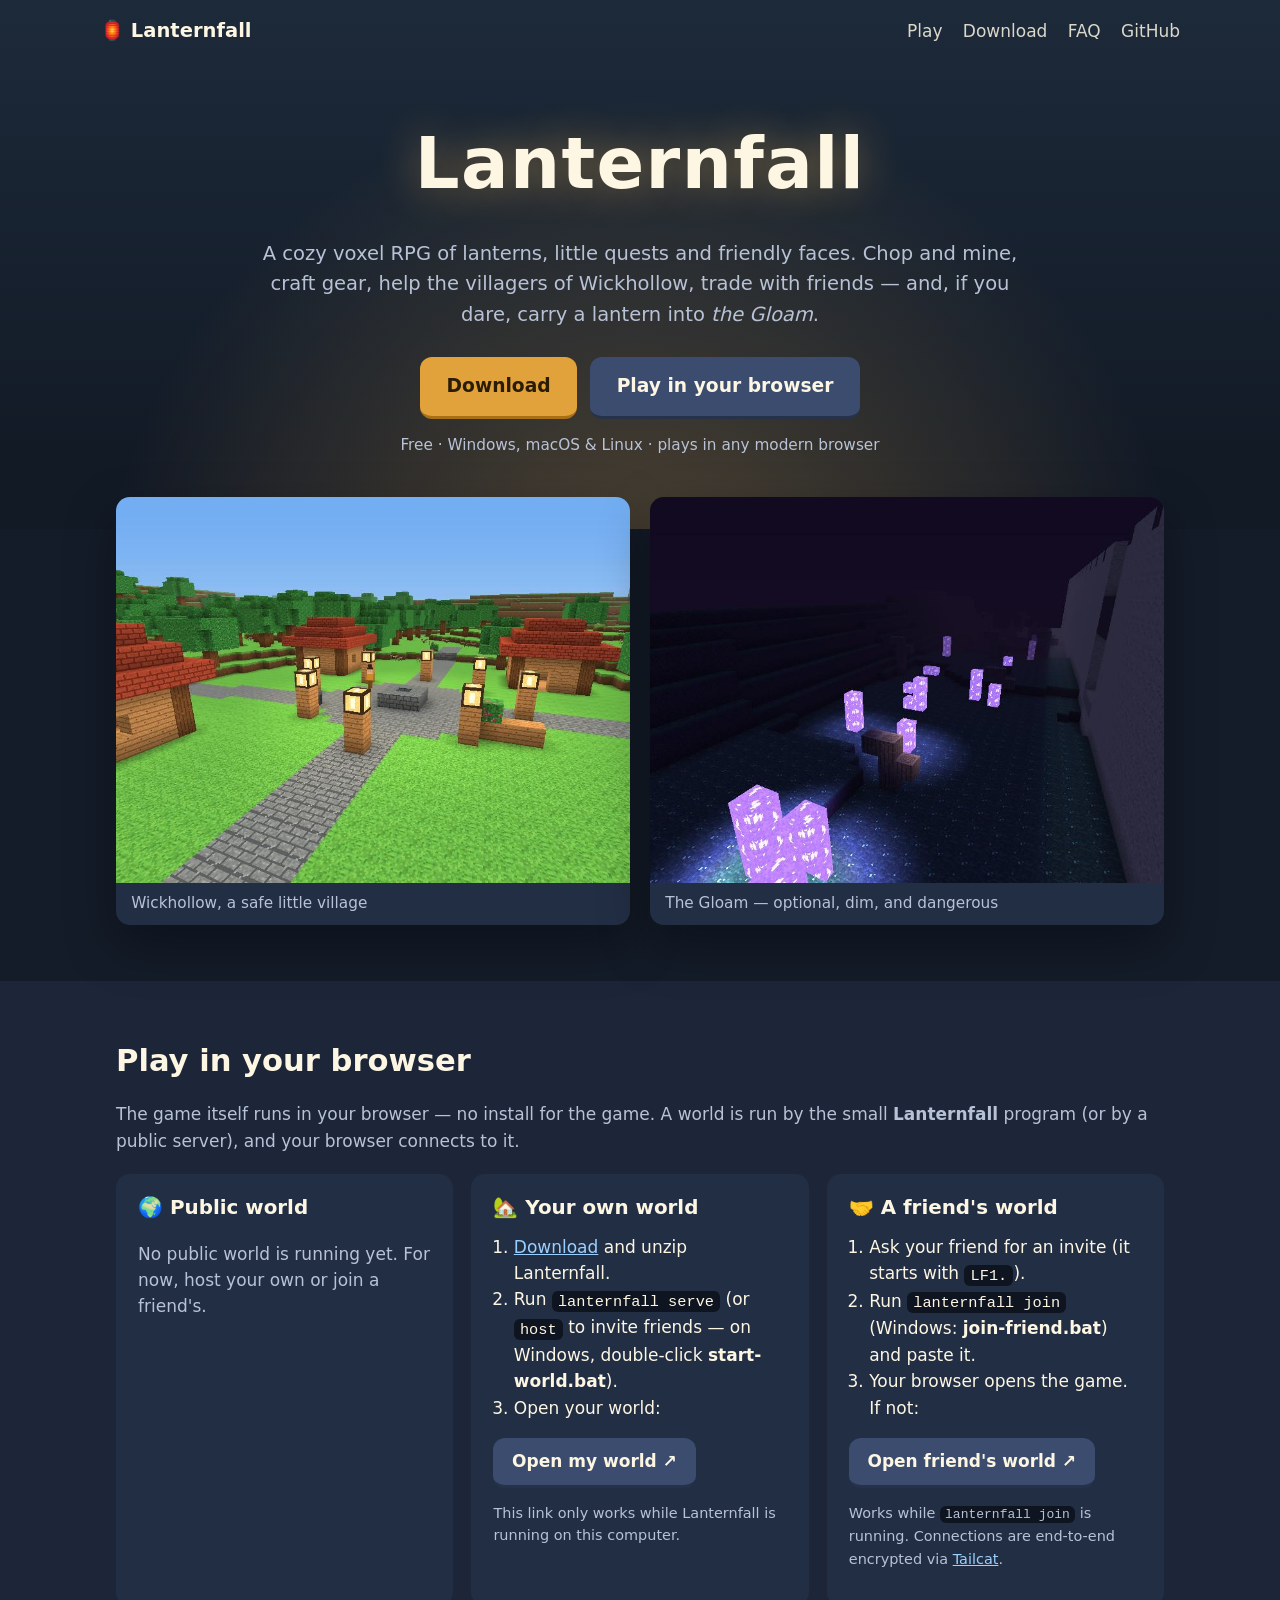
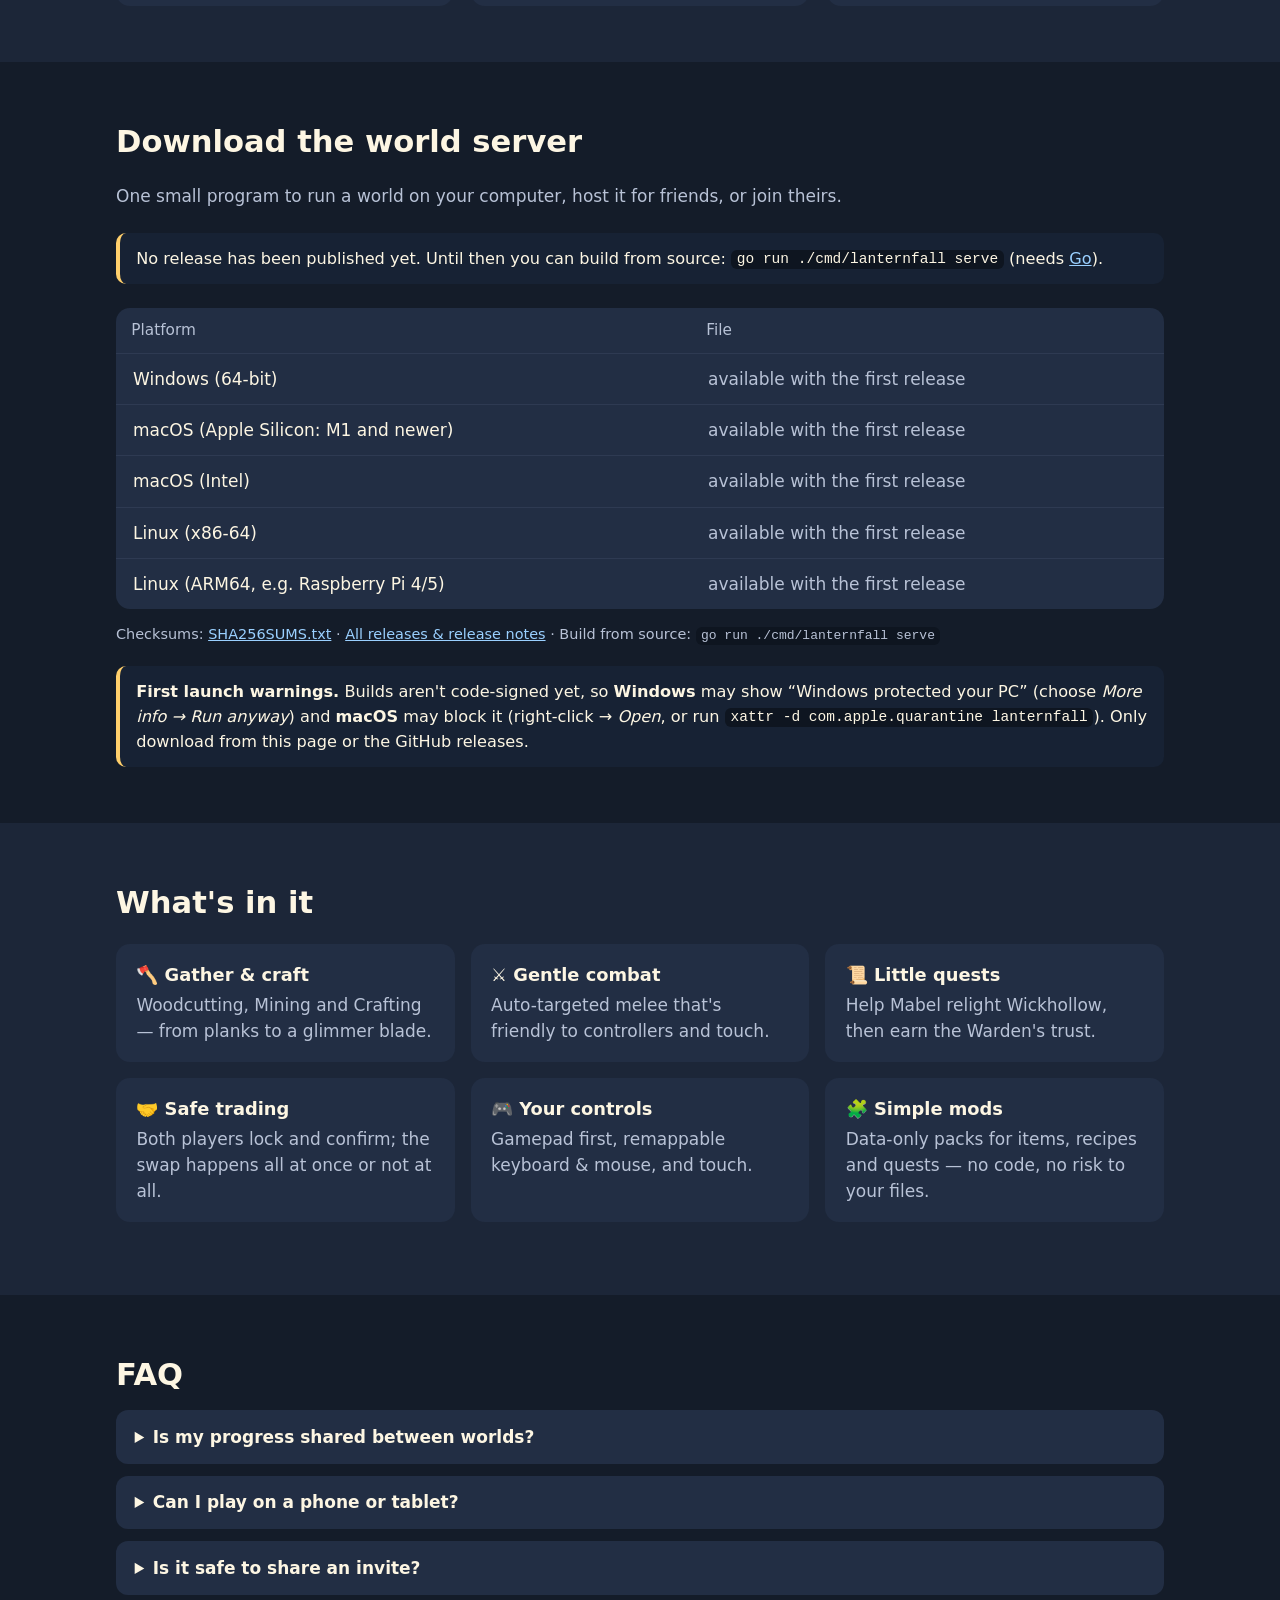
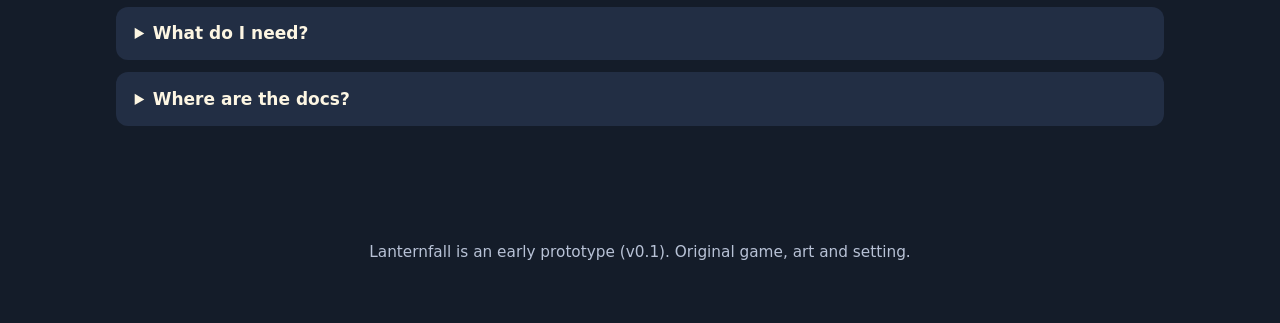
==== site/index.html @ f5244295 "Add player website, release builds, and CI - site/: GitHub Pages landing page with OS-aware download" ====
<!doctype html>
<html lang="en">
<head>
<meta charset="utf-8">
<meta name="viewport" content="width=device-width, initial-scale=1">
<title>Lanternfall — a cozy voxel RPG</title>
<meta name="description" content="Lanternfall is a small, cozy multiplayer voxel RPG. Download the world server, host a world for friends, and play in your browser.">
<meta property="og:title" content="Lanternfall">
<meta property="og:description" content="A cozy voxel RPG of lanterns, little quests and friendly faces. Host a world, invite friends, play in your browser.">
<meta property="og:image" content="img/village.jpg">
<meta name="theme-color" content="#141c29">
<link rel="icon" href="data:image/svg+xml,<svg xmlns='http://www.w3.org/2000/svg' viewBox='0 0 100 100'><text y='.9em' font-size='90'>🏮</text></svg>">
<link rel="stylesheet" href="style.css">
</head>
<body>
<a class="skip" href="#download">Skip to download</a>

<header class="hero">
  <nav class="top" aria-label="Site">
    <span class="brand"><span aria-hidden="true">🏮</span> Lanternfall</span>
    <span class="navlinks">
      <a href="#play">Play</a>
      <a href="#download">Download</a>
      <a href="#faq">FAQ</a>
      <a id="ghlink" href="https://github.com/garrettcorn/miscape">GitHub</a>
    </span>
  </nav>
  <div class="herobody">
    <h1>Lanternfall</h1>
    <p class="tag">A cozy voxel RPG of lanterns, little quests and friendly faces.
      Chop and mine, craft gear, help the villagers of Wickhollow, trade with friends —
      and, if you dare, carry a lantern into <em>the Gloam</em>.</p>
    <div class="cta">
      <a class="btn primary big" id="dl-main" href="#download">Download</a>
      <a class="btn big" id="play-main" href="#play">Play in your browser</a>
    </div>
    <p class="meta" id="version-line">Free · Windows, macOS &amp; Linux · plays in any modern browser</p>
  </div>
</header>

<main>
  <section class="shots" aria-label="Screenshots">
    <figure><img src="img/village.jpg" alt="The lantern-lit plaza of Wickhollow with Mabel the Lamplighter and a stone well" loading="lazy" width="800" height="600"><figcaption>Wickhollow, a safe little village</figcaption></figure>
    <figure><img src="img/gloam.jpg" alt="The dim Gloam, lit by glowing violet crystals and twisted deadwood" loading="lazy" width="800" height="600"><figcaption>The Gloam — optional, dim, and dangerous</figcaption></figure>
  </section>

  <section id="play" class="band">
    <h2>Play in your browser</h2>
    <p class="lead">The game itself runs in your browser — no install for the game. A world is run by the small <b>Lanternfall</b> program (or by a public server), and your browser connects to it.</p>
    <div class="cards">
      <article class="card" id="public-card">
        <h3>🌍 Public world</h3>
        <div id="public-world"><p class="muted">No public world is running yet. For now, host your own or join a friend's.</p></div>
      </article>
      <article class="card">
        <h3>🏡 Your own world</h3>
        <ol>
          <li><a href="#download">Download</a> and unzip Lanternfall.</li>
          <li>Run <code>lanternfall serve</code> (or <code>host</code> to invite friends — on Windows, double-click <b>start-world.bat</b>).</li>
          <li>Open your world:</li>
        </ol>
        <a class="btn" href="http://127.0.0.1:8080/" target="_blank" rel="noopener">Open my world ↗</a>
        <p class="muted small">This link only works while Lanternfall is running on this computer.</p>
      </article>
      <article class="card">
        <h3>🤝 A friend's world</h3>
        <ol>
          <li>Ask your friend for an invite (it starts with <code>LF1.</code>).</li>
          <li>Run <code>lanternfall join</code> (Windows: <b>join-friend.bat</b>) and paste it.</li>
          <li>Your browser opens the game. If not:</li>
        </ol>
        <a class="btn" href="http://127.0.0.1:8090/" target="_blank" rel="noopener">Open friend's world ↗</a>
        <p class="muted small">Works while <code>lanternfall join</code> is running. Connections are end-to-end encrypted via <a href="https://github.com/tailscale/tailcat">Tailcat</a>.</p>
      </article>
    </div>
  </section>

  <section id="download">
    <h2>Download the world server</h2>
    <p class="lead">One small program to run a world on your computer, host it for friends, or join theirs. <span id="dl-version"></span></p>
    <div class="recommended" id="recommended"></div>
    <table class="dl" aria-label="All downloads">
      <thead><tr><th>Platform</th><th>File</th></tr></thead>
      <tbody id="dl-table"></tbody>
    </table>
    <p class="muted small">Checksums: <a id="sums" href="#">SHA256SUMS.txt</a> · <a id="all-releases" href="#">All releases &amp; release notes</a> · Build from source: <code>go run ./cmd/lanternfall serve</code></p>
    <div class="note">
      <b>First launch warnings.</b> Builds aren't code-signed yet, so
      <b>Windows</b> may show “Windows protected your PC” (choose <i>More info → Run anyway</i>) and
      <b>macOS</b> may block it (right-click → <i>Open</i>, or run <code>xattr -d com.apple.quarantine lanternfall</code>).
      Only download from this page or the GitHub releases.
    </div>
  </section>

  <section class="band features">
    <h2>What's in it</h2>
    <ul class="grid">
      <li><b>🪓 Gather &amp; craft</b> Woodcutting, Mining and Crafting — from planks to a glimmer blade.</li>
      <li><b>⚔ Gentle combat</b> Auto-targeted melee that's friendly to controllers and touch.</li>
      <li><b>📜 Little quests</b> Help Mabel relight Wickhollow, then earn the Warden's trust.</li>
      <li><b>🤝 Safe trading</b> Both players lock and confirm; the swap happens all at once or not at all.</li>
      <li><b>🎮 Your controls</b> Gamepad first, remappable keyboard &amp; mouse, and touch.</li>
      <li><b>🧩 Simple mods</b> Data-only packs for items, recipes and quests — no code, no risk to your files.</li>
    </ul>
  </section>

  <section id="faq">
    <h2>FAQ</h2>
    <details><summary>Is my progress shared between worlds?</summary>
      <p>No. Each world keeps its own characters, saved by whoever runs it. Progress in a friend's world (or a modded world) never moves to a public world.</p></details>
    <details><summary>Can I play on a phone or tablet?</summary>
      <p>Yes, the game has touch controls — but a phone can't run the Lanternfall program, so phones can play on a public world (once one is running). Joining a friend's private world currently needs a computer.</p></details>
    <details><summary>Is it safe to share an invite?</summary>
      <p>Share invites only privately (direct messages), like a house key. The host can make single-use, expiring invites and revoke them any time.</p></details>
    <details><summary>What do I need?</summary>
      <p>Windows 10+, macOS 12+, or Linux, and a browser with WebGL2 (current Chrome, Edge, Firefox or Safari). Graphics settings scale down for older machines.</p></details>
    <details><summary>Where are the docs?</summary>
      <p><a class="doclink" data-path="docs/HOSTING.md" href="#">Hosting guide</a> · <a class="doclink" data-path="docs/MODS.md" href="#">Mods</a> · <a class="doclink" data-path="README.md" href="#">README</a></p></details>
  </section>
</main>

<footer>
  <p>Lanternfall is an early prototype (v0.1). Original game, art and setting.</p>
</footer>

<script src="config.js"></script>
<script src="app.js"></script>
</body>
</html>
---- site/style.css ----
:root {
  --bg: #141c29; --bg2: #1c2638; --card: #222e44; --ink: #fdf6e3; --muted: #b8c2d6;
  --accent: #ffcf6b; --accent-ink: #2b1d05; --link: #9ad0ff; --focus: #ffe27a; --radius: 14px;
}
* { box-sizing: border-box; }
html { scroll-behavior: smooth; }
@media (prefers-reduced-motion: reduce) { html { scroll-behavior: auto; } }
body { margin: 0; background: var(--bg); color: var(--ink); font: 17px/1.55 "Trebuchet MS", "Segoe UI", system-ui, sans-serif; }
a { color: var(--link); }
:focus-visible { outline: 3px solid var(--focus); outline-offset: 3px; border-radius: 6px; }
code { background: #0e1520; padding: .1em .4em; border-radius: 6px; font-size: .9em; }
.skip { position: absolute; left: -999px; } .skip:focus { left: 12px; top: 12px; background: var(--accent); color: var(--accent-ink); padding: .4em .8em; border-radius: 8px; z-index: 9; }
.muted { color: var(--muted); } .small { font-size: .85em; }

.hero { background: radial-gradient(ellipse at 50% 120%, rgba(255, 190, 90, .28), transparent 60%), linear-gradient(#1d2a3a, #121a26 85%); padding: 0 16px 56px; }
.top { max-width: 1080px; margin: 0 auto; display: flex; justify-content: space-between; align-items: center; padding: 16px 0; gap: 1em; flex-wrap: wrap; }
.brand { font-weight: bold; font-size: 1.15em; }
.navlinks { display: flex; gap: 1.2em; flex-wrap: wrap; }
.navlinks a { color: var(--ink); text-decoration: none; opacity: .85; }
.navlinks a:hover { opacity: 1; text-decoration: underline; }
.herobody { max-width: 760px; margin: 48px auto 0; text-align: center; }
.hero h1 { font-size: clamp(2.6rem, 8vw, 4.4rem); margin: 0; letter-spacing: .02em; text-shadow: 0 0 40px rgba(255, 190, 90, .45); }
.tag { font-size: 1.15em; color: var(--muted); }
.cta { display: flex; gap: .8em; justify-content: center; flex-wrap: wrap; margin: 1.6em 0 .8em; }
.meta { color: var(--muted); font-size: .9em; }

.btn { display: inline-block; background: #3b4c6e; color: var(--ink); text-decoration: none; border-radius: 12px; padding: .6em 1.1em; border-bottom: 3px solid #26324a; font-weight: bold; }
.btn:hover { background: #4a5e88; }
.btn.primary { background: #e2a23b; color: var(--accent-ink); border-bottom-color: #a86f15; }
.btn.primary:hover { background: #f0b552; }
.btn.big { font-size: 1.1em; padding: .8em 1.4em; }

main > section { max-width: 1080px; margin: 0 auto; padding: 56px 16px; }
main > section.band { max-width: none; background: var(--bg2); }
main > section.band > * { max-width: 1048px; margin-left: auto; margin-right: auto; }
h2 { font-size: 1.8em; margin: 0 0 .4em; }
.lead { color: var(--muted); max-width: 46em; }

.shots { display: grid; grid-template-columns: repeat(auto-fit, minmax(280px, 1fr)); gap: 20px; margin-top: -32px !important; padding-top: 0 !important; }
.shots figure { margin: 0; background: var(--card); border-radius: var(--radius); overflow: hidden; box-shadow: 0 20px 50px rgba(0, 0, 0, .35); }
.shots img { display: block; width: 100%; height: auto; aspect-ratio: 4 / 3; object-fit: cover; }
.shots figcaption { padding: .6em 1em; color: var(--muted); font-size: .9em; }

.cards { display: grid; grid-template-columns: repeat(auto-fit, minmax(260px, 1fr)); gap: 18px; margin-top: 1.2em; }
.card { background: var(--card); border-radius: var(--radius); padding: 1.1em 1.3em 1.3em; }
.card h3 { margin: 0 0 .5em; }
.card ol { padding-left: 1.2em; margin: 0 0 1em; }

.recommended { margin: 1.4em 0; }
.dl { width: 100%; border-collapse: collapse; background: var(--card); border-radius: var(--radius); overflow: hidden; }
.dl th, .dl td { text-align: left; padding: .7em 1em; border-bottom: 1px solid #2e3a52; }
.dl th { color: var(--muted); font-weight: normal; font-size: .9em; }
.dl tr:last-child td { border-bottom: 0; }
.note { background: #172234; border-left: 4px solid var(--accent); padding: .8em 1em; border-radius: 10px; margin-top: 1.2em; font-size: .95em; }

.grid { list-style: none; padding: 0; display: grid; grid-template-columns: repeat(auto-fit, minmax(280px, 1fr)); gap: 16px; }
.grid li { background: var(--card); border-radius: var(--radius); padding: 1em 1.2em; color: var(--muted); }
.grid li b { display: block; color: var(--ink); font-size: 1.05em; margin-bottom: .2em; }

details { background: var(--card); border-radius: 12px; padding: .8em 1.1em; margin-bottom: .7em; }
summary { cursor: pointer; font-weight: bold; }
details p { color: var(--muted); margin: .6em 0 0; }

footer { text-align: center; color: var(--muted); padding: 32px 16px 48px; font-size: .9em; }

@media (max-width: 560px) {
  body { font-size: 16px; }
  .navlinks { gap: .9em; font-size: .95em; }
  .herobody { margin-top: 24px; }
  .dl th:first-child, .dl td:first-child { width: 45%; }
  .dl td a { word-break: break-all; }
}
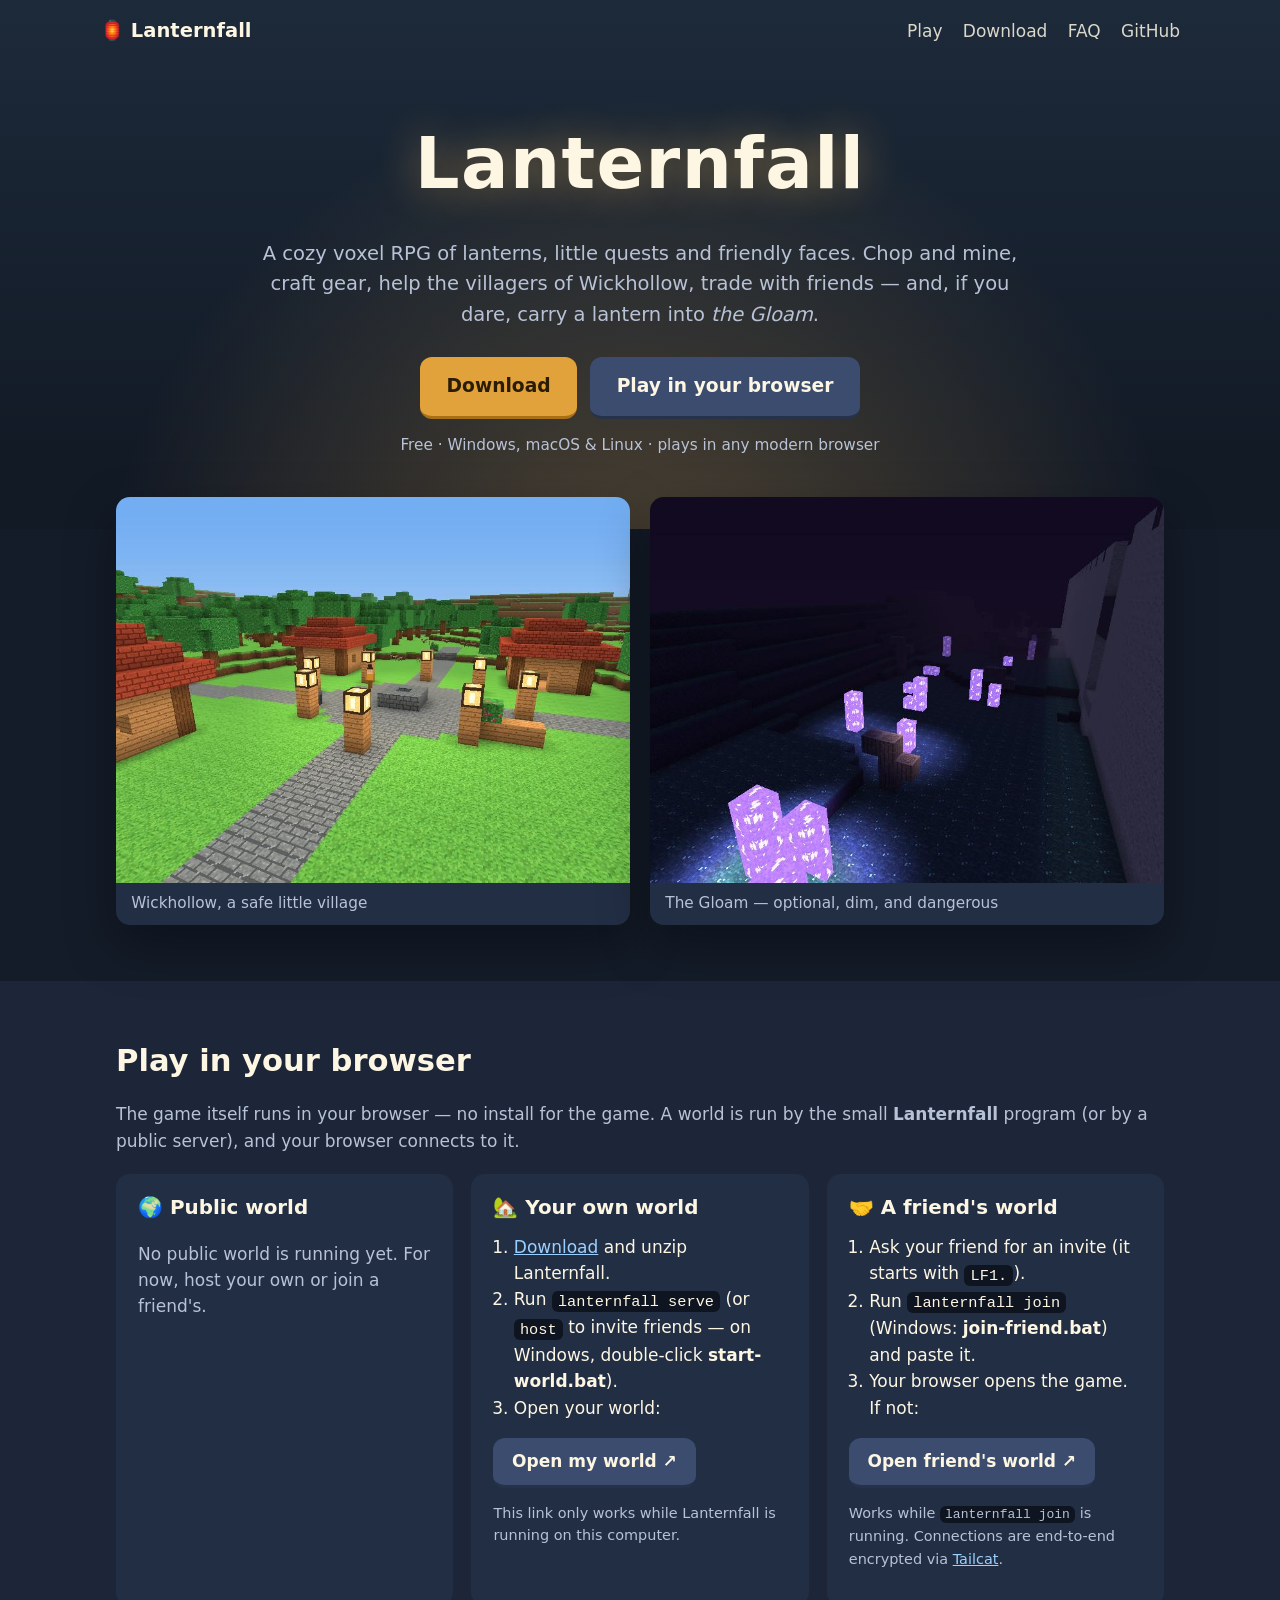
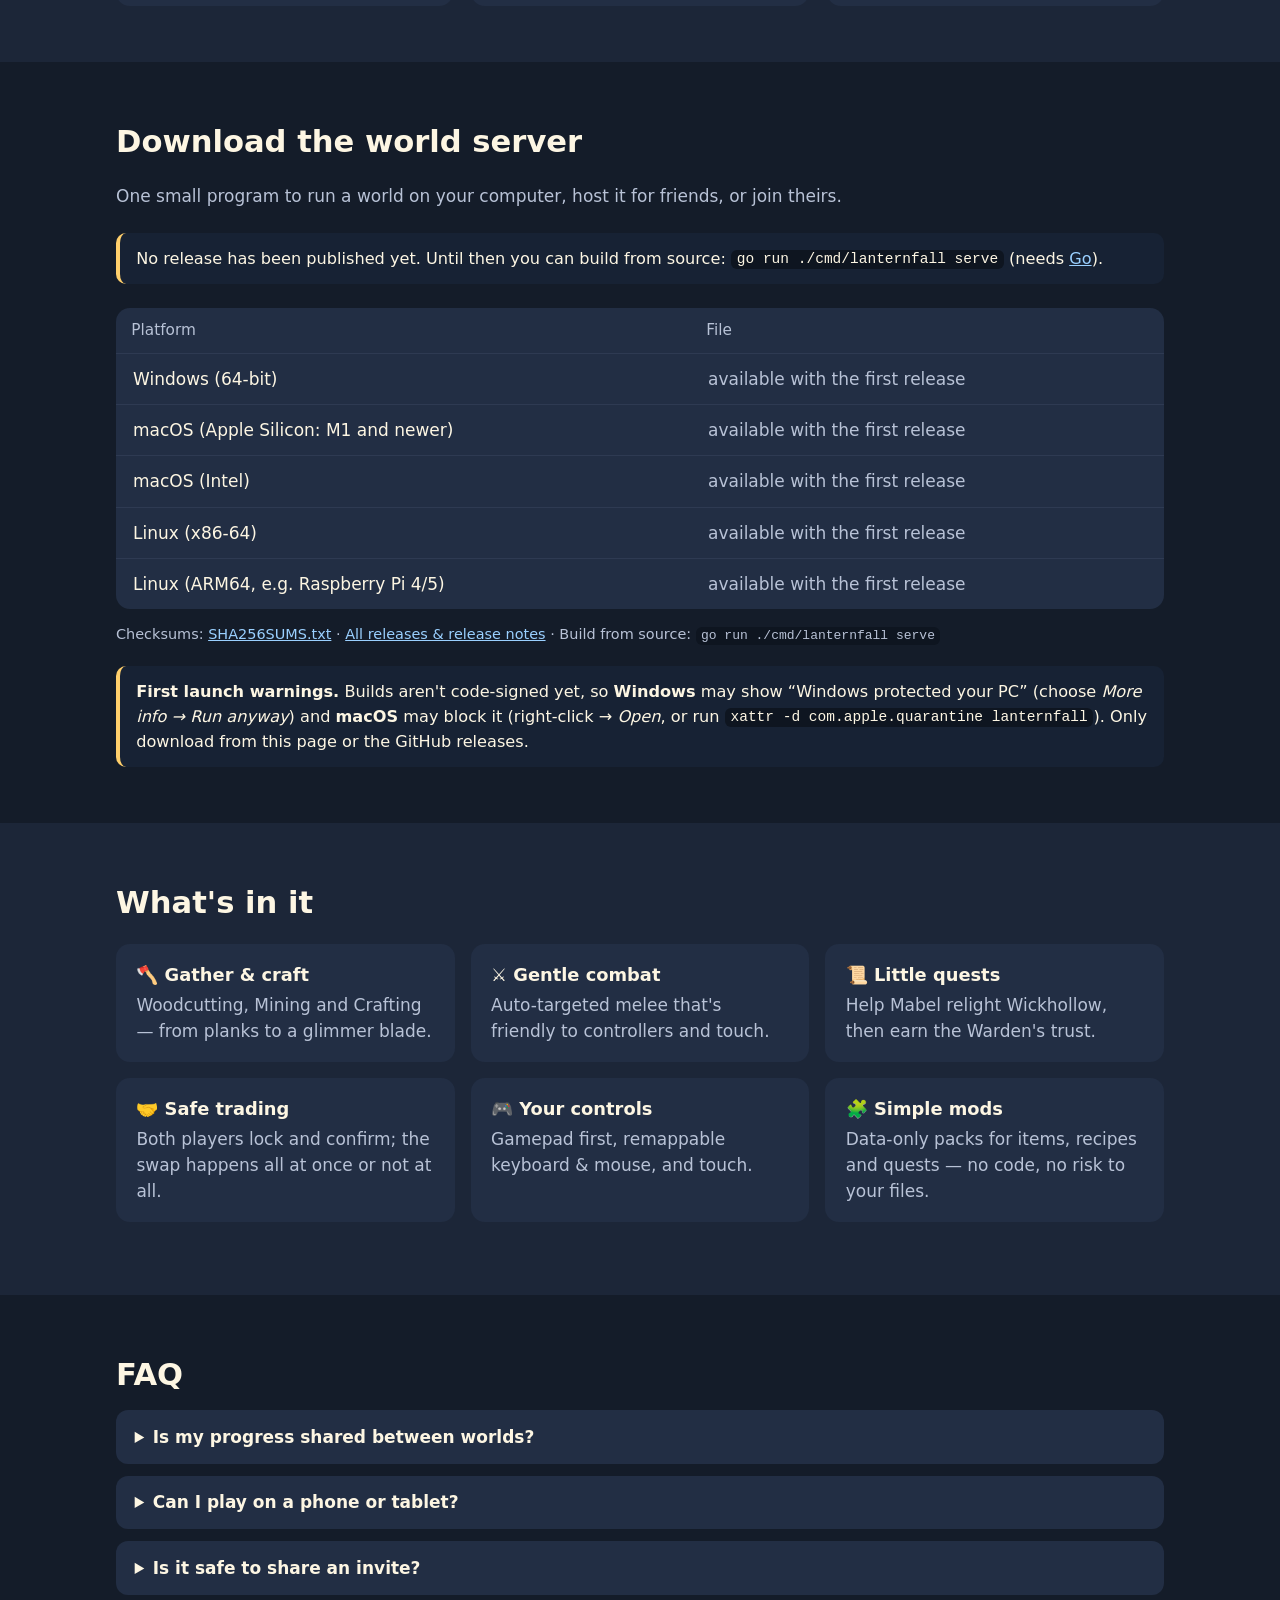
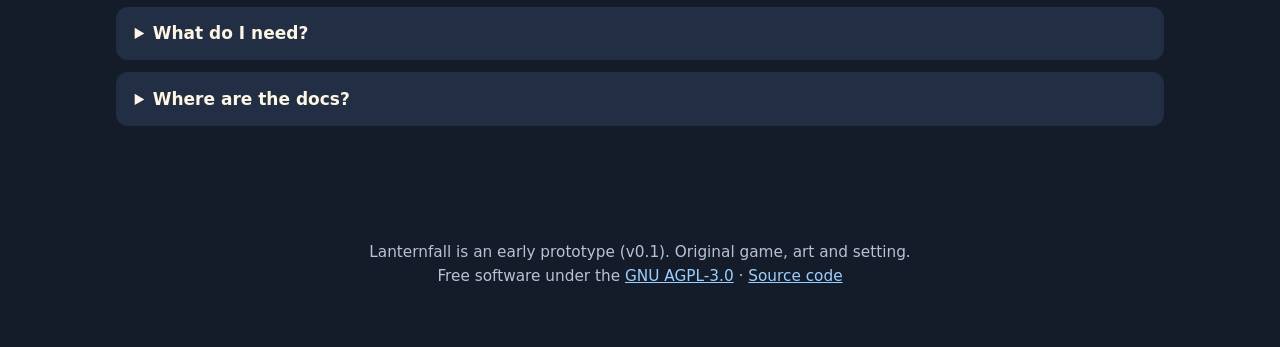
==== commit 9a8b4b46: "License under AGPL-3.0-or-later - Add the canonical GNU AGPL v3 text as LICENSE - Offer source to ne" ====
--- a/site/index.html
+++ b/site/index.html
@@ -120,7 +120,7 @@
 </main>
 
 <footer>
-  <p>Lanternfall is an early prototype (v0.1). Original game, art and setting.</p>
+  <p>Lanternfall is an early prototype (v0.1). Original game, art and setting.<br>Free software under the <a href="https://github.com/garrettcorn/miscape/blob/main/LICENSE">GNU AGPL-3.0</a> · <a href="https://github.com/garrettcorn/miscape">Source code</a></p>
 </footer>
 
 <script src="config.js"></script>
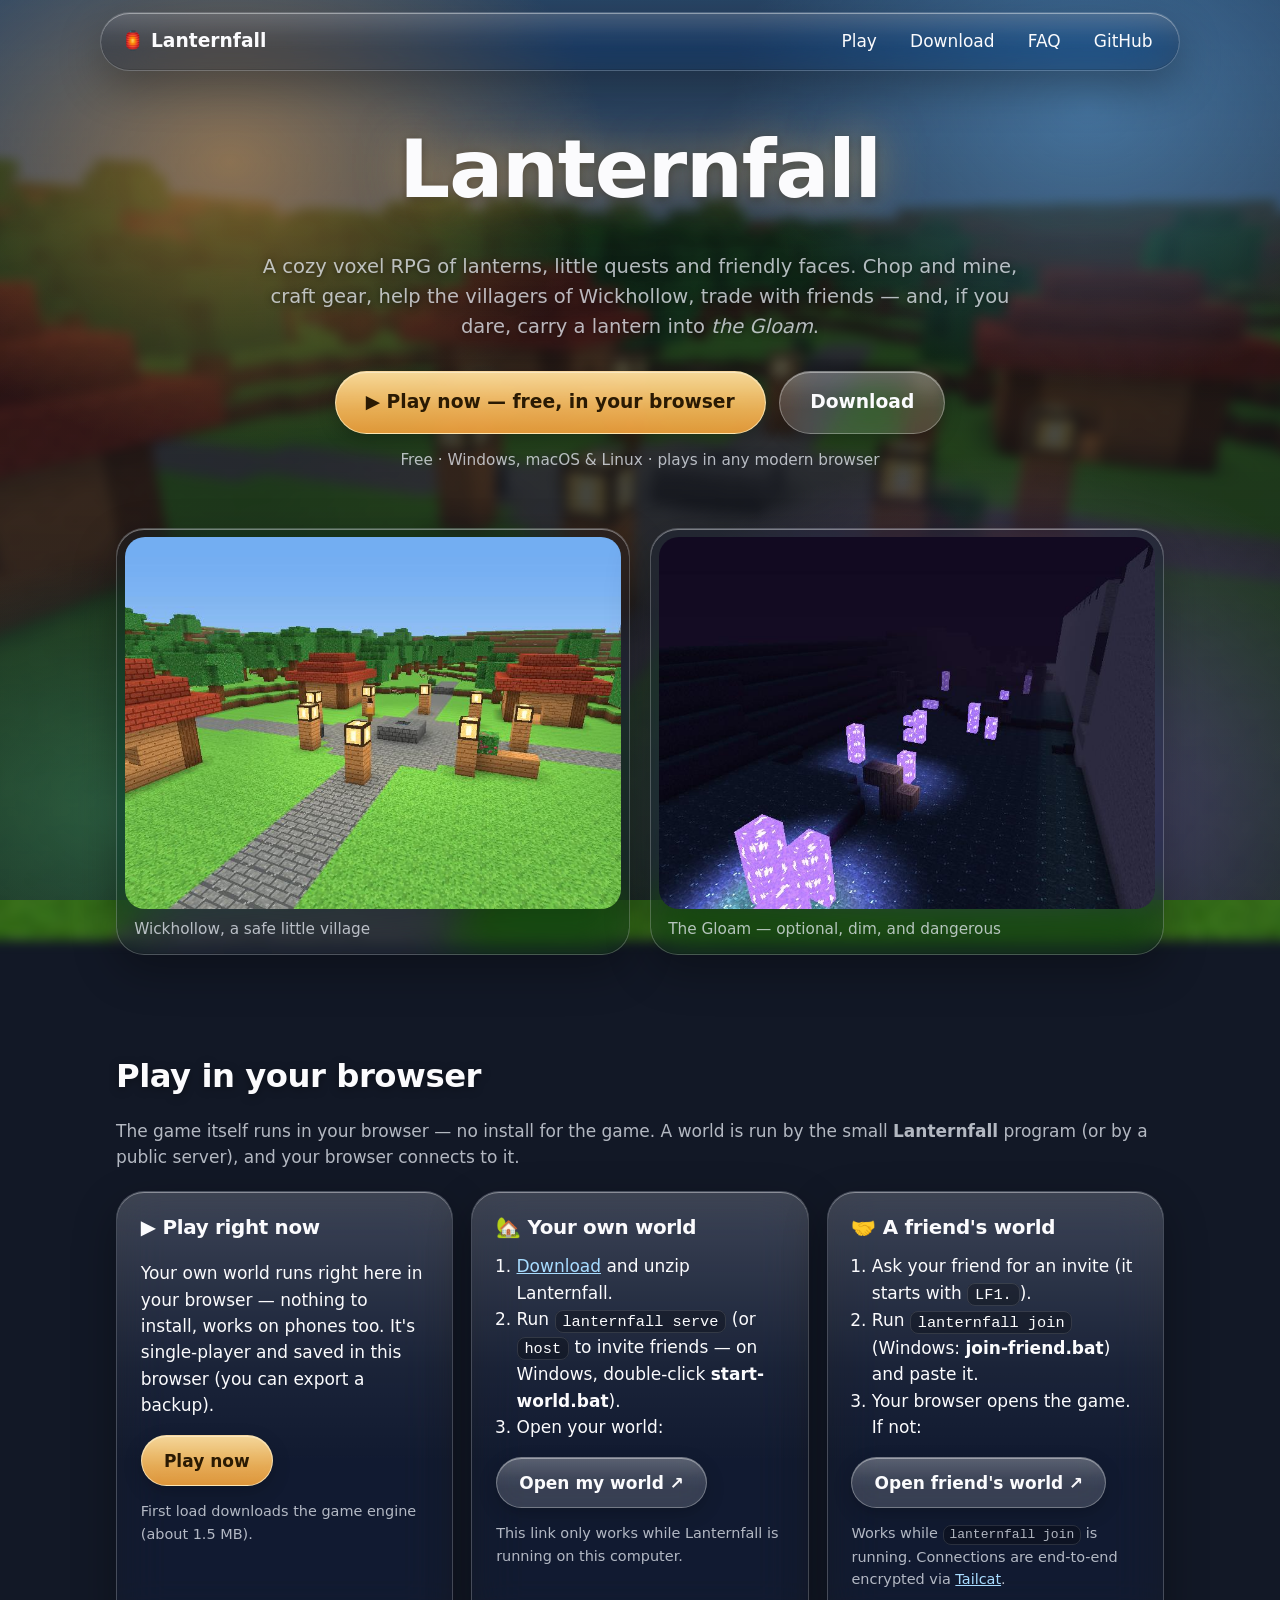
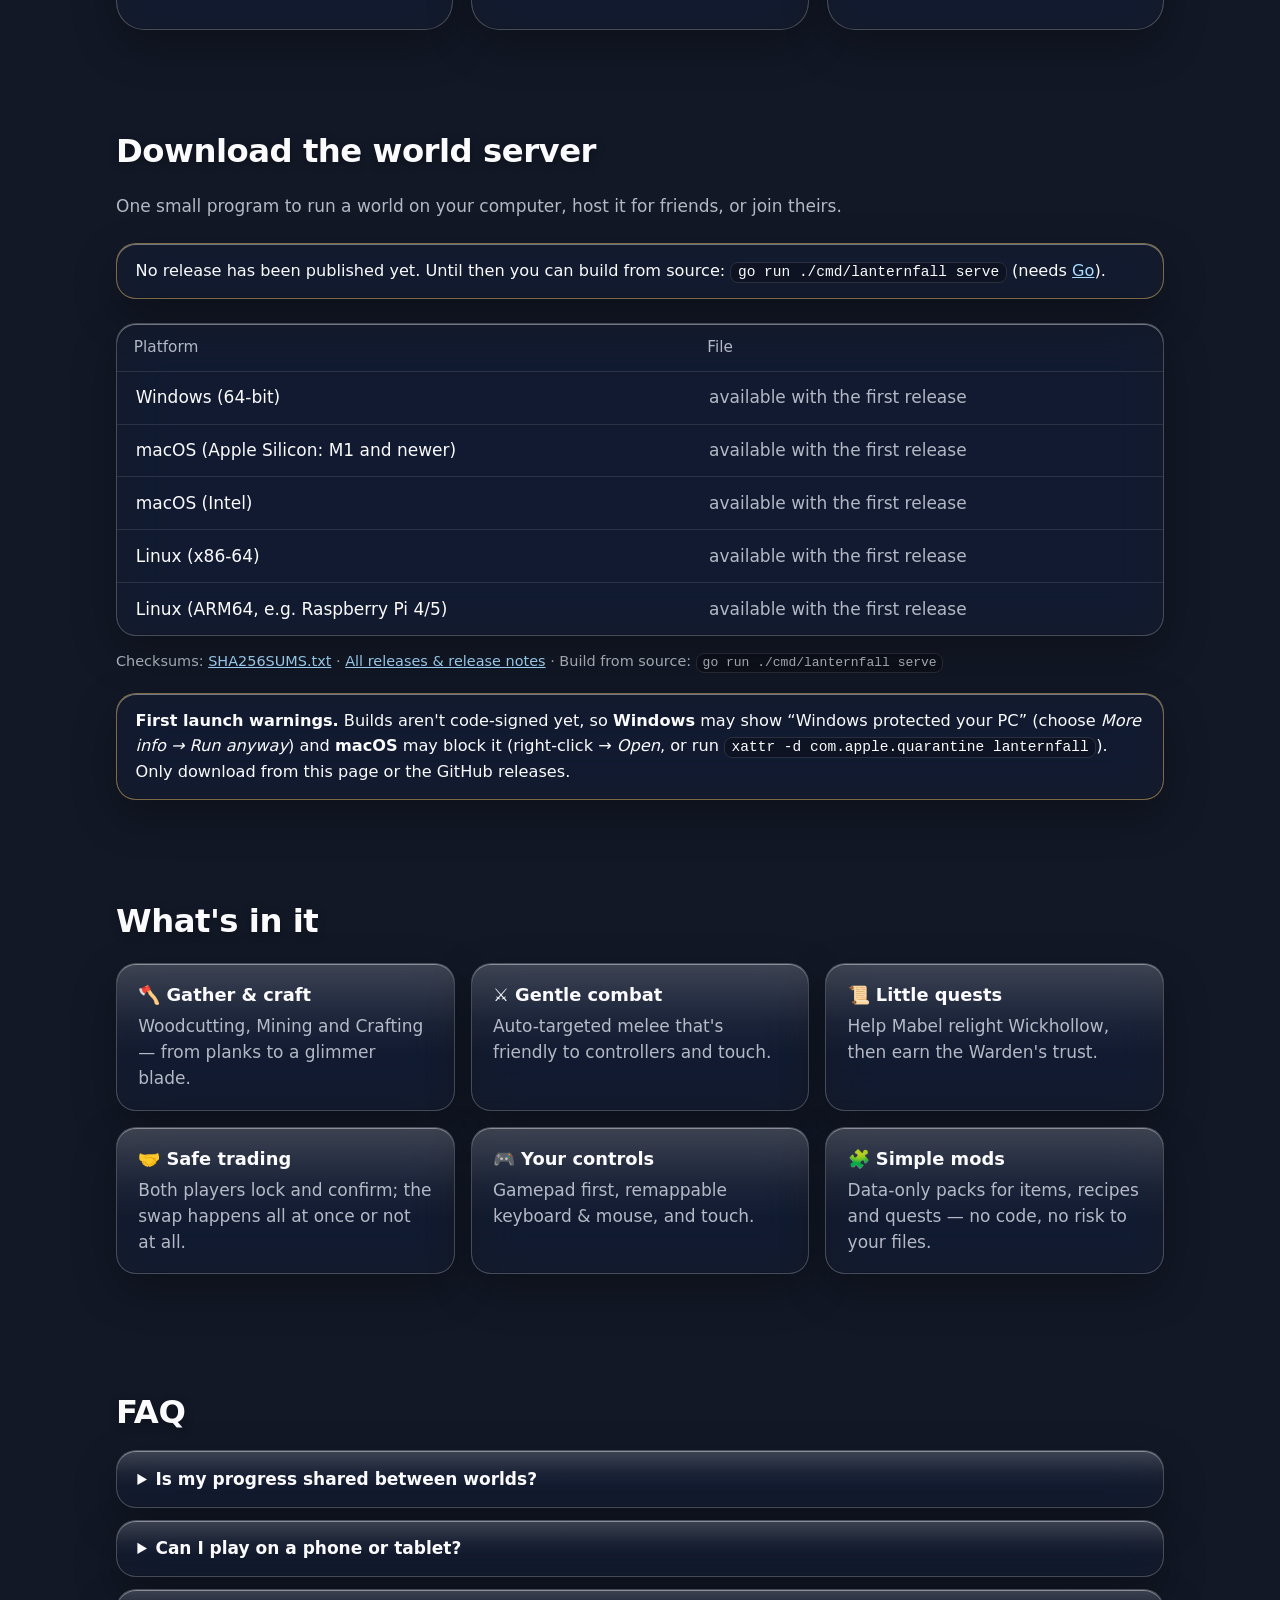
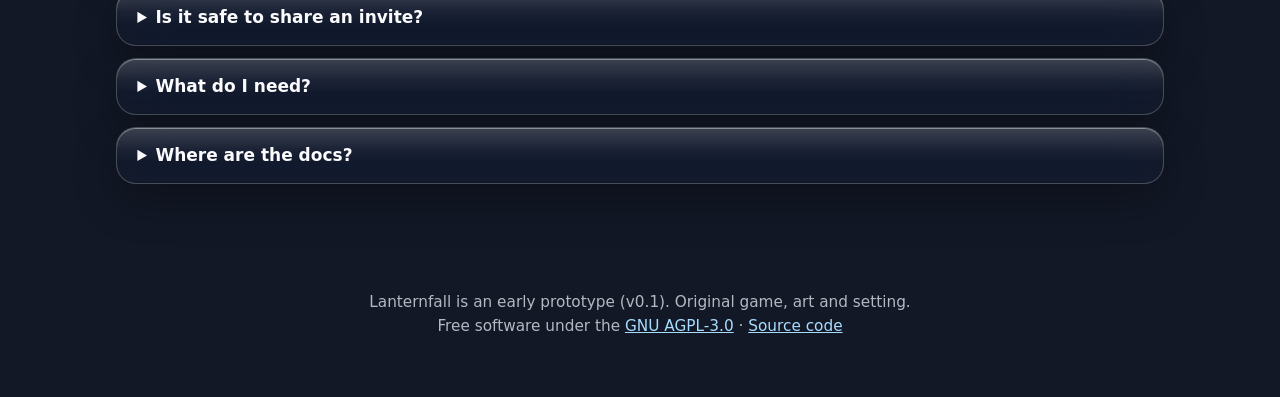
==== commit f6bbcc8e: "Add in-browser world (Go engine in WebAssembly) Play without a download: the game engine runs in a W" ====
--- a/site/index.html
+++ b/site/index.html
@@ -31,8 +31,8 @@
       Chop and mine, craft gear, help the villagers of Wickhollow, trade with friends —
       and, if you dare, carry a lantern into <em>the Gloam</em>.</p>
     <div class="cta">
-      <a class="btn primary big" id="dl-main" href="#download">Download</a>
-      <a class="btn big" id="play-main" href="#play">Play in your browser</a>
+      <a class="btn primary big" id="play-main" href="play/">▶ Play now — free, in your browser</a>
+      <a class="btn big" id="dl-main" href="#download">Download</a>
     </div>
     <p class="meta" id="version-line">Free · Windows, macOS &amp; Linux · plays in any modern browser</p>
   </div>
@@ -48,9 +48,15 @@
     <h2>Play in your browser</h2>
     <p class="lead">The game itself runs in your browser — no install for the game. A world is run by the small <b>Lanternfall</b> program (or by a public server), and your browser connects to it.</p>
     <div class="cards">
-      <article class="card" id="public-card">
+      <article class="card">
+        <h3>▶ Play right now</h3>
+        <p>Your own world runs right here in your browser — nothing to install, works on phones too. It's single-player and saved in this browser (you can export a backup).</p>
+        <a class="btn primary" href="play/">Play now</a>
+        <p class="muted small">First load downloads the game engine (about 1.5 MB).</p>
+      </article>
+      <article class="card" id="public-card" hidden>
         <h3>🌍 Public world</h3>
-        <div id="public-world"><p class="muted">No public world is running yet. For now, host your own or join a friend's.</p></div>
+        <div id="public-world"></div>
       </article>
       <article class="card">
         <h3>🏡 Your own world</h3>
@@ -59,7 +65,7 @@
           <li>Run <code>lanternfall serve</code> (or <code>host</code> to invite friends — on Windows, double-click <b>start-world.bat</b>).</li>
           <li>Open your world:</li>
         </ol>
-        <a class="btn" href="http://127.0.0.1:8080/" target="_blank" rel="noopener">Open my world ↗</a>
+        <a class="btn" href="http://127.0.0.1:23710/" target="_blank" rel="noopener">Open my world ↗</a>
         <p class="muted small">This link only works while Lanternfall is running on this computer.</p>
       </article>
       <article class="card">
@@ -69,7 +75,7 @@
           <li>Run <code>lanternfall join</code> (Windows: <b>join-friend.bat</b>) and paste it.</li>
           <li>Your browser opens the game. If not:</li>
         </ol>
-        <a class="btn" href="http://127.0.0.1:8090/" target="_blank" rel="noopener">Open friend's world ↗</a>
+        <a class="btn" href="http://127.0.0.1:23711/" target="_blank" rel="noopener">Open friend's world ↗</a>
         <p class="muted small">Works while <code>lanternfall join</code> is running. Connections are end-to-end encrypted via <a href="https://github.com/tailscale/tailcat">Tailcat</a>.</p>
       </article>
     </div>
--- a/site/style.css
+++ b/site/style.css
@@ -1,72 +1,120 @@
+/* Lanternfall website: translucent glass panes over a soft, colorful
+   backdrop. Solid fallbacks for reduced transparency / no backdrop-filter. */
 :root {
-  --bg: #141c29; --bg2: #1c2638; --card: #222e44; --ink: #fdf6e3; --muted: #b8c2d6;
-  --accent: #ffcf6b; --accent-ink: #2b1d05; --link: #9ad0ff; --focus: #ffe27a; --radius: 14px;
+  --ink: #fbfbfd; --muted: rgba(236, 240, 248, .74); --accent: #ffcf6b; --accent-ink: #2a1a03; --link: #a8dcff; --focus: #ffe27a;
+  --glass-fill: rgba(28, 32, 48, .34); --glass-fill-strong: rgba(24, 28, 42, .5);
+  --glass-edge: rgba(255, 255, 255, .22); --glass-hi: rgba(255, 255, 255, .4);
+  --glass-blur: blur(24px) saturate(185%);
+  --sheen: linear-gradient(180deg, rgba(255, 255, 255, .18) 0%, rgba(255, 255, 255, .04) 40%, transparent 62%);
+  --r-lg: 28px; --r-md: 20px; --pill: 999px;
 }
 * { box-sizing: border-box; }
 html { scroll-behavior: smooth; }
-@media (prefers-reduced-motion: reduce) { html { scroll-behavior: auto; } }
-body { margin: 0; background: var(--bg); color: var(--ink); font: 17px/1.55 "Trebuchet MS", "Segoe UI", system-ui, sans-serif; }
+@media (prefers-reduced-motion: reduce) { html { scroll-behavior: auto; } * { transition: none !important; } }
+body { margin: 0; color: var(--ink); background: #121826;
+  font: 17px/1.55 system-ui, -apple-system, BlinkMacSystemFont, "Segoe UI Variable Text", "Segoe UI", Roboto, sans-serif;
+  -webkit-font-smoothing: antialiased; }
+/* Fixed backdrop: game art + lantern-colored light, so the glass has something to refract. */
+body::before { content: ""; position: fixed; inset: -40px; z-index: -2;
+  background: url(img/village.jpg) center 30% / cover no-repeat; filter: blur(6px) saturate(130%) brightness(.55); }
+body::after { content: ""; position: fixed; inset: 0; z-index: -1;
+  background:
+    radial-gradient(42% 46% at 18% 18%, rgba(255, 170, 70, .45), transparent 70%),
+    radial-gradient(40% 44% at 85% 12%, rgba(110, 190, 255, .38), transparent 70%),
+    radial-gradient(48% 52% at 78% 88%, rgba(160, 110, 255, .42), transparent 72%),
+    radial-gradient(40% 40% at 10% 90%, rgba(90, 210, 150, .3), transparent 70%),
+    linear-gradient(180deg, rgba(14, 18, 30, .35), rgba(14, 18, 30, .75)); }
 a { color: var(--link); }
-:focus-visible { outline: 3px solid var(--focus); outline-offset: 3px; border-radius: 6px; }
-code { background: #0e1520; padding: .1em .4em; border-radius: 6px; font-size: .9em; }
-.skip { position: absolute; left: -999px; } .skip:focus { left: 12px; top: 12px; background: var(--accent); color: var(--accent-ink); padding: .4em .8em; border-radius: 8px; z-index: 9; }
+:focus-visible { outline: 3px solid var(--focus); outline-offset: 3px; border-radius: 10px; }
+code { background: rgba(0, 0, 0, .28); border: 1px solid rgba(255, 255, 255, .12); padding: .1em .45em; border-radius: 8px; font-size: .9em; }
+.skip { position: absolute; left: -999px; } .skip:focus { left: 12px; top: 12px; background: var(--accent); color: var(--accent-ink); padding: .4em .8em; border-radius: var(--pill); z-index: 9; }
 .muted { color: var(--muted); } .small { font-size: .85em; }
+h1, h2, h3 { letter-spacing: -.015em; }
 
-.hero { background: radial-gradient(ellipse at 50% 120%, rgba(255, 190, 90, .28), transparent 60%), linear-gradient(#1d2a3a, #121a26 85%); padding: 0 16px 56px; }
-.top { max-width: 1080px; margin: 0 auto; display: flex; justify-content: space-between; align-items: center; padding: 16px 0; gap: 1em; flex-wrap: wrap; }
-.brand { font-weight: bold; font-size: 1.15em; }
-.navlinks { display: flex; gap: 1.2em; flex-wrap: wrap; }
-.navlinks a { color: var(--ink); text-decoration: none; opacity: .85; }
-.navlinks a:hover { opacity: 1; text-decoration: underline; }
-.herobody { max-width: 760px; margin: 48px auto 0; text-align: center; }
-.hero h1 { font-size: clamp(2.6rem, 8vw, 4.4rem); margin: 0; letter-spacing: .02em; text-shadow: 0 0 40px rgba(255, 190, 90, .45); }
-.tag { font-size: 1.15em; color: var(--muted); }
-.cta { display: flex; gap: .8em; justify-content: center; flex-wrap: wrap; margin: 1.6em 0 .8em; }
+/* ---------- Glass material ---------- */
+.top, .card, .shots figure, .dl, .note, .grid li, details, .lead-pane {
+  position: relative; isolation: isolate;
+  background: var(--glass-fill);
+  -webkit-backdrop-filter: var(--glass-blur); backdrop-filter: var(--glass-blur);
+  border: 1px solid var(--glass-edge);
+  box-shadow: inset 0 1px 0 var(--glass-hi), inset 0 -1px 0 rgba(0, 0, 0, .12), 0 16px 44px rgba(0, 0, 0, .3);
+}
+.top::before, .card::before, .grid li::before, details::before, .btn::before {
+  content: ""; position: absolute; inset: 0; border-radius: inherit; background: var(--sheen); pointer-events: none; z-index: -1;
+}
+@media (prefers-reduced-transparency: reduce) {
+  .top, .card, .shots figure, .dl, .note, .grid li, details { -webkit-backdrop-filter: none; backdrop-filter: none; background: rgba(26, 30, 44, .94); }
+}
+@supports not ((backdrop-filter: blur(1px)) or (-webkit-backdrop-filter: blur(1px))) {
+  .top, .card, .shots figure, .dl, .note, .grid li, details { background: rgba(26, 30, 44, .92); }
+}
+
+/* ---------- Buttons ---------- */
+.btn { position: relative; isolation: isolate; display: inline-block; color: var(--ink); text-decoration: none; font-weight: 650;
+  border-radius: var(--pill); padding: .65em 1.3em; background: rgba(255, 255, 255, .16); border: 1px solid rgba(255, 255, 255, .3);
+  -webkit-backdrop-filter: blur(16px) saturate(170%); backdrop-filter: blur(16px) saturate(170%);
+  box-shadow: inset 0 1px 0 rgba(255, 255, 255, .4), 0 6px 18px rgba(0, 0, 0, .22); transition: background .15s, transform .1s; }
+.btn:hover { background: rgba(255, 255, 255, .25); }
+.btn:active { transform: scale(.97); }
+.btn.primary { background: linear-gradient(180deg, rgba(255, 216, 135, .95), rgba(240, 160, 60, .92)); color: var(--accent-ink); border-color: rgba(255, 238, 195, .75); }
+.btn.primary:hover { background: linear-gradient(180deg, rgba(255, 226, 155, .98), rgba(248, 172, 72, .96)); }
+.btn.big { font-size: 1.1em; padding: .85em 1.6em; }
+
+/* ---------- Header ---------- */
+.hero { padding: 84px 16px 64px; }
+.top { position: fixed; top: 12px; left: 50%; transform: translateX(-50%); width: min(1080px, calc(100% - 32px)); z-index: 5; display: flex; justify-content: space-between; align-items: center;
+  padding: .55em .7em .55em 1.2em; gap: 1em; flex-wrap: wrap; border-radius: var(--pill); }
+.brand { font-weight: 750; font-size: 1.1em; }
+.navlinks { display: flex; gap: .25em; flex-wrap: wrap; }
+.navlinks a { color: var(--ink); text-decoration: none; padding: .35em .85em; border-radius: var(--pill); }
+.navlinks a:hover { background: rgba(255, 255, 255, .16); }
+.herobody { max-width: 760px; margin: 24px auto 0; text-align: center; }
+.hero h1 { font-size: clamp(2.8rem, 9vw, 5rem); margin: 0; font-weight: 800; text-shadow: 0 0 46px rgba(255, 190, 90, .55), 0 2px 10px rgba(0, 0, 0, .35); }
+.tag { font-size: 1.15em; color: var(--muted); text-shadow: 0 1px 6px rgba(0, 0, 0, .5); }
+.cta { display: flex; gap: .8em; justify-content: center; flex-wrap: wrap; margin: 1.7em 0 .9em; }
 .meta { color: var(--muted); font-size: .9em; }
 
-.btn { display: inline-block; background: #3b4c6e; color: var(--ink); text-decoration: none; border-radius: 12px; padding: .6em 1.1em; border-bottom: 3px solid #26324a; font-weight: bold; }
-.btn:hover { background: #4a5e88; }
-.btn.primary { background: #e2a23b; color: var(--accent-ink); border-bottom-color: #a86f15; }
-.btn.primary:hover { background: #f0b552; }
-.btn.big { font-size: 1.1em; padding: .8em 1.4em; }
-
-main > section { max-width: 1080px; margin: 0 auto; padding: 56px 16px; }
-main > section.band { max-width: none; background: var(--bg2); }
+/* ---------- Sections ---------- */
+main > section { max-width: 1080px; margin: 0 auto; padding: 48px 16px; }
+main > section.band { max-width: none; }
 main > section.band > * { max-width: 1048px; margin-left: auto; margin-right: auto; }
-h2 { font-size: 1.8em; margin: 0 0 .4em; }
+h2 { font-size: 1.9em; margin: 0 0 .4em; text-shadow: 0 2px 10px rgba(0, 0, 0, .35); }
 .lead { color: var(--muted); max-width: 46em; }
 
-.shots { display: grid; grid-template-columns: repeat(auto-fit, minmax(280px, 1fr)); gap: 20px; margin-top: -32px !important; padding-top: 0 !important; }
-.shots figure { margin: 0; background: var(--card); border-radius: var(--radius); overflow: hidden; box-shadow: 0 20px 50px rgba(0, 0, 0, .35); }
-.shots img { display: block; width: 100%; height: auto; aspect-ratio: 4 / 3; object-fit: cover; }
-.shots figcaption { padding: .6em 1em; color: var(--muted); font-size: .9em; }
+.shots { display: grid; grid-template-columns: repeat(auto-fit, minmax(280px, 1fr)); gap: 20px; margin-top: -24px !important; padding-top: 0 !important; }
+.shots figure { margin: 0; border-radius: var(--r-lg); overflow: hidden; padding: 8px; }
+.shots img { display: block; width: 100%; height: auto; aspect-ratio: 4 / 3; object-fit: cover; border-radius: calc(var(--r-lg) - 8px); }
+.shots figcaption { padding: .55em .6em .3em; color: var(--muted); font-size: .9em; }
 
 .cards { display: grid; grid-template-columns: repeat(auto-fit, minmax(260px, 1fr)); gap: 18px; margin-top: 1.2em; }
-.card { background: var(--card); border-radius: var(--radius); padding: 1.1em 1.3em 1.3em; }
+.card { border-radius: var(--r-lg); padding: 1.2em 1.4em 1.4em; }
 .card h3 { margin: 0 0 .5em; }
 .card ol { padding-left: 1.2em; margin: 0 0 1em; }
 
 .recommended { margin: 1.4em 0; }
-.dl { width: 100%; border-collapse: collapse; background: var(--card); border-radius: var(--radius); overflow: hidden; }
-.dl th, .dl td { text-align: left; padding: .7em 1em; border-bottom: 1px solid #2e3a52; }
-.dl th { color: var(--muted); font-weight: normal; font-size: .9em; }
+.dl { width: 100%; border-collapse: separate; border-spacing: 0; border-radius: var(--r-md); overflow: hidden; }
+.dl th, .dl td { text-align: left; padding: .75em 1.1em; border-bottom: 1px solid rgba(255, 255, 255, .1); }
+.dl th { color: var(--muted); font-weight: 500; font-size: .9em; }
 .dl tr:last-child td { border-bottom: 0; }
-.note { background: #172234; border-left: 4px solid var(--accent); padding: .8em 1em; border-radius: 10px; margin-top: 1.2em; font-size: .95em; }
+.note { border-radius: var(--r-md); padding: .9em 1.15em; margin-top: 1.2em; font-size: .95em; border-color: rgba(255, 207, 107, .45); }
 
 .grid { list-style: none; padding: 0; display: grid; grid-template-columns: repeat(auto-fit, minmax(280px, 1fr)); gap: 16px; }
-.grid li { background: var(--card); border-radius: var(--radius); padding: 1em 1.2em; color: var(--muted); }
+.grid li { border-radius: var(--r-md); padding: 1.05em 1.25em; color: var(--muted); }
 .grid li b { display: block; color: var(--ink); font-size: 1.05em; margin-bottom: .2em; }
 
-details { background: var(--card); border-radius: 12px; padding: .8em 1.1em; margin-bottom: .7em; }
-summary { cursor: pointer; font-weight: bold; }
+details { border-radius: var(--r-md); padding: .85em 1.2em; margin-bottom: .7em; }
+summary { cursor: pointer; font-weight: 650; }
 details p { color: var(--muted); margin: .6em 0 0; }
 
 footer { text-align: center; color: var(--muted); padding: 32px 16px 48px; font-size: .9em; }
 
 @media (max-width: 560px) {
   body { font-size: 16px; }
-  .navlinks { gap: .9em; font-size: .95em; }
-  .herobody { margin-top: 24px; }
+  .top { border-radius: var(--r-md); padding: .5em .7em; }
+  .navlinks a { padding: .3em .6em; }
+  .herobody { margin-top: 40px; }
   .dl th:first-child, .dl td:first-child { width: 45%; }
   .dl td a { word-break: break-all; }
 }
+main > section { scroll-margin-top: 80px; }
+[hidden] { display: none !important; }
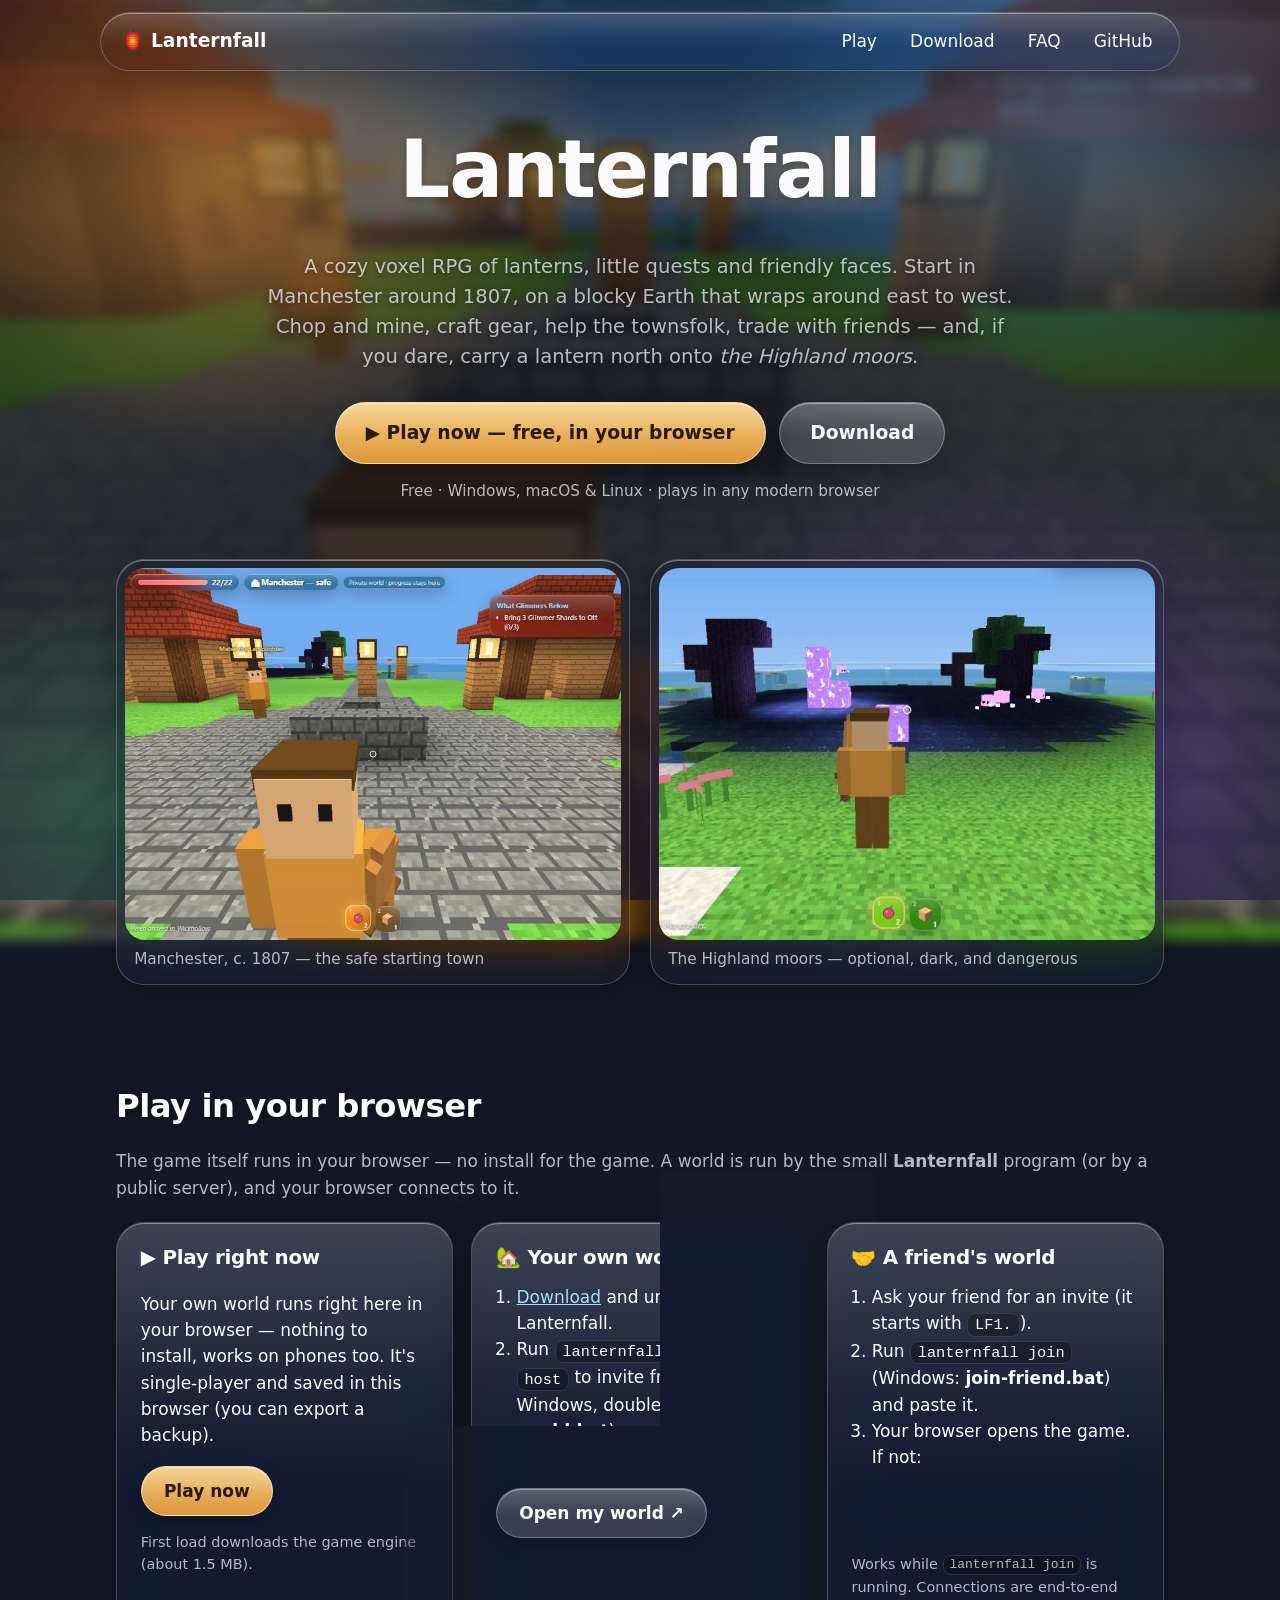
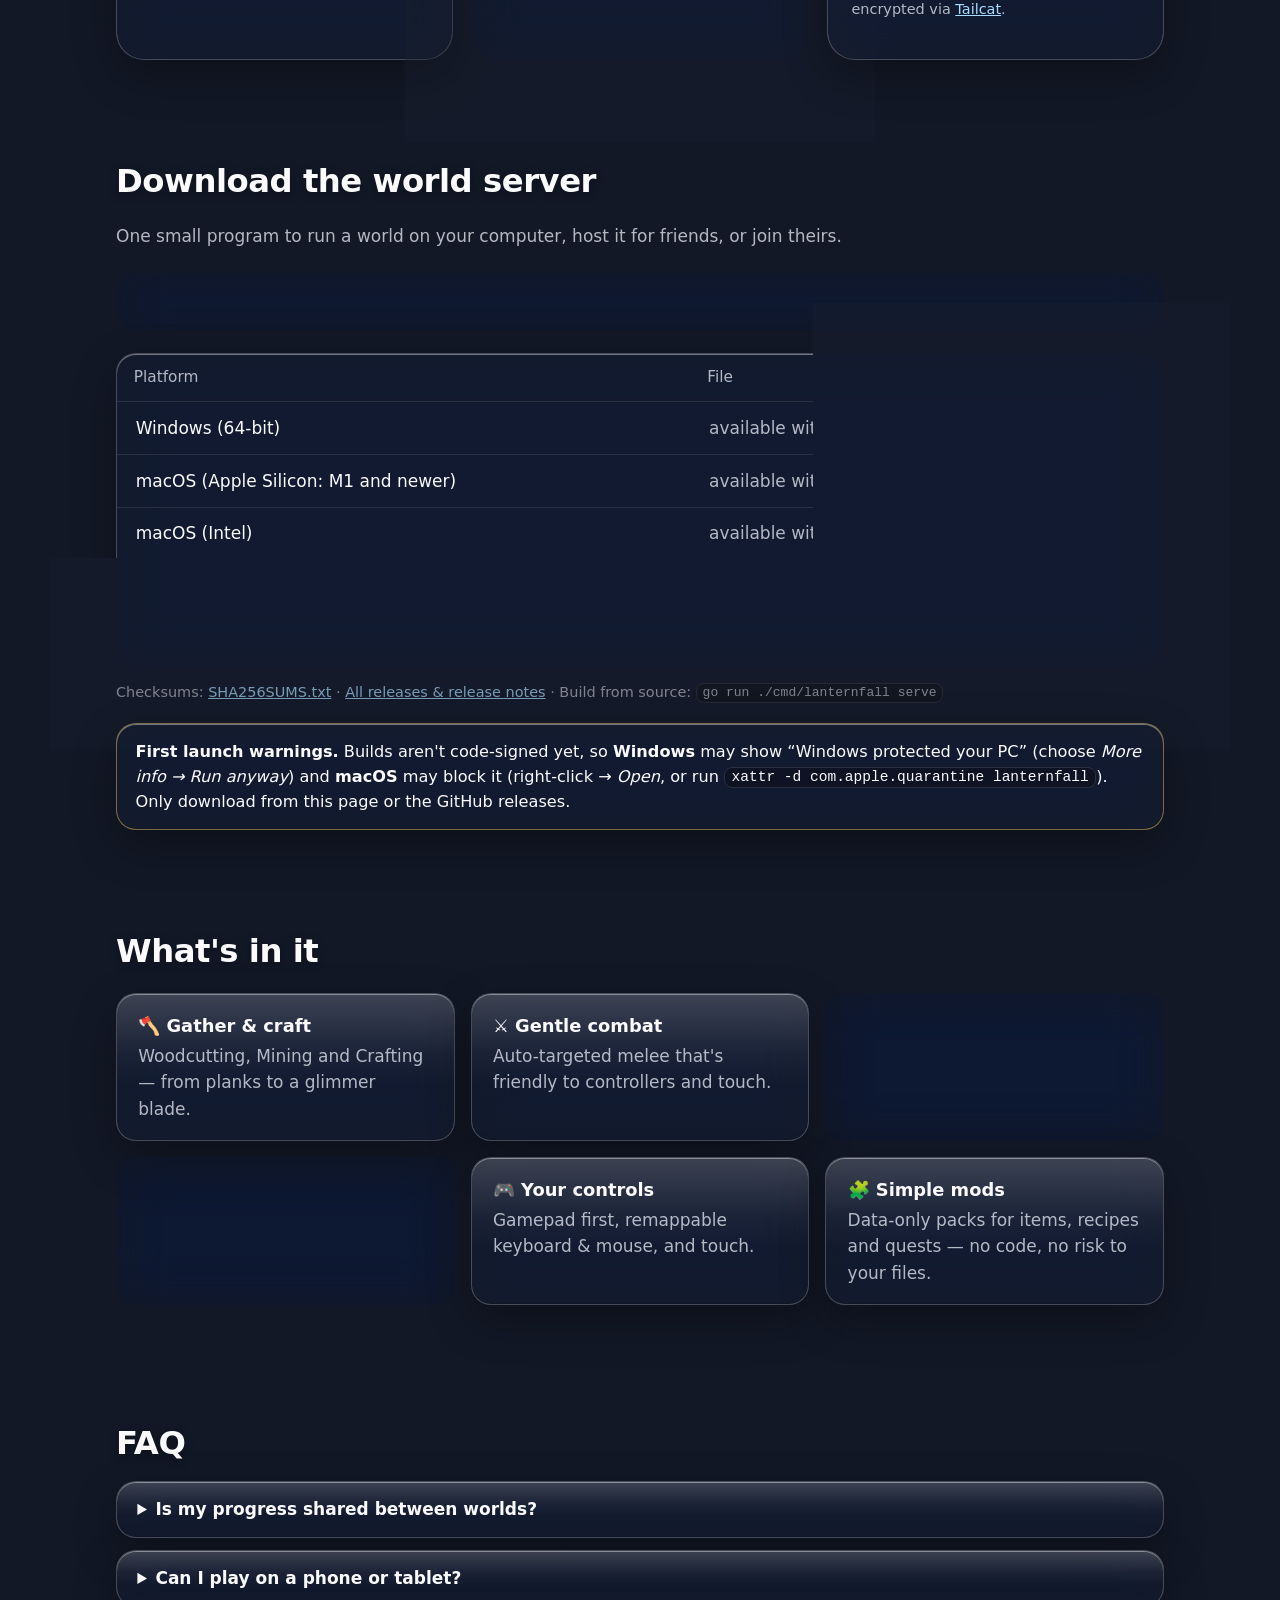
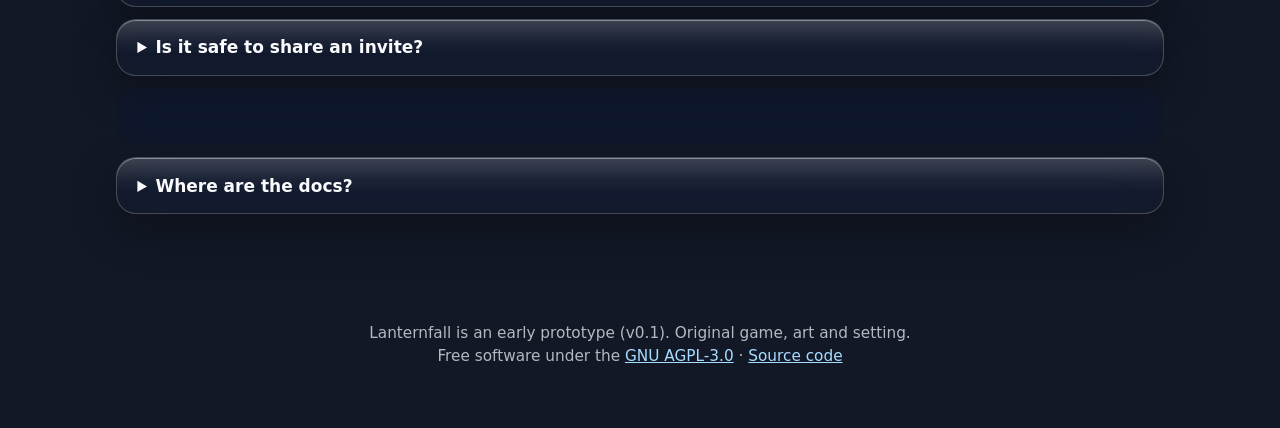
==== commit e8f27da5: "Document the Earth world, maps and levels - docs/EXTENDING.md: how to change the terrain image and l" ====
--- a/site/index.html
+++ b/site/index.html
@@ -7,7 +7,7 @@
 <meta name="description" content="Lanternfall is a small, cozy multiplayer voxel RPG. Download the world server, host a world for friends, and play in your browser.">
 <meta property="og:title" content="Lanternfall">
 <meta property="og:description" content="A cozy voxel RPG of lanterns, little quests and friendly faces. Host a world, invite friends, play in your browser.">
-<meta property="og:image" content="img/village.jpg">
+<meta property="og:image" content="img/manchester.jpg">
 <meta name="theme-color" content="#141c29">
 <link rel="icon" href="data:image/svg+xml,<svg xmlns='http://www.w3.org/2000/svg' viewBox='0 0 100 100'><text y='.9em' font-size='90'>🏮</text></svg>">
 <link rel="stylesheet" href="style.css">
@@ -28,8 +28,9 @@
   <div class="herobody">
     <h1>Lanternfall</h1>
     <p class="tag">A cozy voxel RPG of lanterns, little quests and friendly faces.
-      Chop and mine, craft gear, help the villagers of Wickhollow, trade with friends —
-      and, if you dare, carry a lantern into <em>the Gloam</em>.</p>
+      Start in Manchester around 1807, on a blocky Earth that wraps around east to west.
+      Chop and mine, craft gear, help the townsfolk, trade with friends —
+      and, if you dare, carry a lantern north onto <em>the Highland moors</em>.</p>
     <div class="cta">
       <a class="btn primary big" id="play-main" href="play/">▶ Play now — free, in your browser</a>
       <a class="btn big" id="dl-main" href="#download">Download</a>
@@ -40,8 +41,8 @@
 
 <main>
   <section class="shots" aria-label="Screenshots">
-    <figure><img src="img/village.jpg" alt="The lantern-lit plaza of Wickhollow with Mabel the Lamplighter and a stone well" loading="lazy" width="800" height="600"><figcaption>Wickhollow, a safe little village</figcaption></figure>
-    <figure><img src="img/gloam.jpg" alt="The dim Gloam, lit by glowing violet crystals and twisted deadwood" loading="lazy" width="800" height="600"><figcaption>The Gloam — optional, dim, and dangerous</figcaption></figure>
+    <figure><img src="img/manchester.jpg" alt="The lamp-lit plaza of Manchester with Mabel the lamplighter, a stone well and timber houses" loading="lazy" width="800" height="600"><figcaption>Manchester, c. 1807 — the safe starting town</figcaption></figure>
+    <figure><img src="img/moors.jpg" alt="The edge of the Highland moors: dark moss, twisted deadwood, glowing violet crystals and will-o'-the-wisps" loading="lazy" width="800" height="485"><figcaption>The Highland moors — optional, dark, and dangerous</figcaption></figure>
   </section>
 
   <section id="play" class="band">
@@ -103,7 +104,7 @@
     <ul class="grid">
       <li><b>🪓 Gather &amp; craft</b> Woodcutting, Mining and Crafting — from planks to a glimmer blade.</li>
       <li><b>⚔ Gentle combat</b> Auto-targeted melee that's friendly to controllers and touch.</li>
-      <li><b>📜 Little quests</b> Help Mabel relight Wickhollow, then earn the Warden's trust.</li>
+      <li><b>📜 Little quests</b> Help Mabel the lamplighter keep Manchester lit, then earn the watchman's trust.</li>
       <li><b>🤝 Safe trading</b> Both players lock and confirm; the swap happens all at once or not at all.</li>
       <li><b>🎮 Your controls</b> Gamepad first, remappable keyboard &amp; mouse, and touch.</li>
       <li><b>🧩 Simple mods</b> Data-only packs for items, recipes and quests — no code, no risk to your files.</li>
--- a/site/style.css
+++ b/site/style.css
@@ -16,7 +16,7 @@
   -webkit-font-smoothing: antialiased; }
 /* Fixed backdrop: game art + lantern-colored light, so the glass has something to refract. */
 body::before { content: ""; position: fixed; inset: -40px; z-index: -2;
-  background: url(img/village.jpg) center 30% / cover no-repeat; filter: blur(6px) saturate(130%) brightness(.55); }
+  background: url(img/manchester.jpg) center 30% / cover no-repeat; filter: blur(6px) saturate(130%) brightness(.55); }
 body::after { content: ""; position: fixed; inset: 0; z-index: -1;
   background:
     radial-gradient(42% 46% at 18% 18%, rgba(255, 170, 70, .45), transparent 70%),
